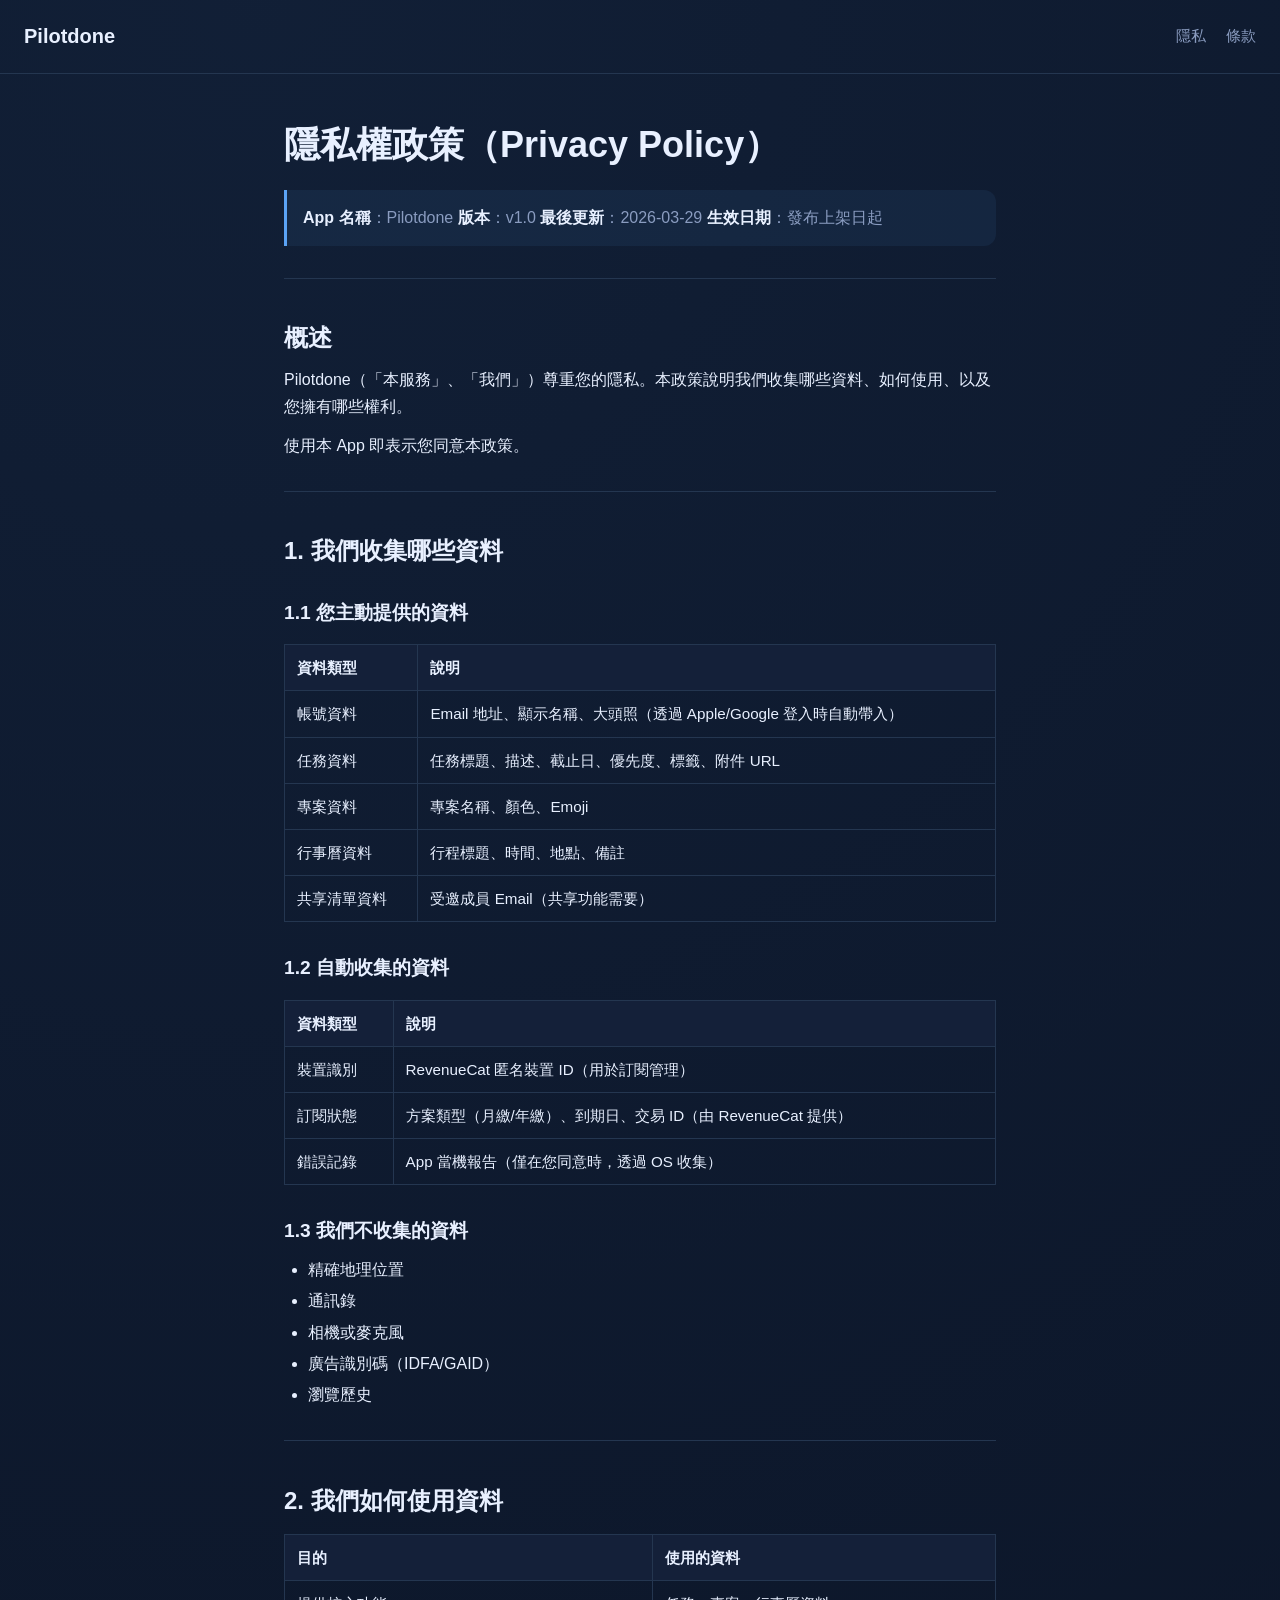
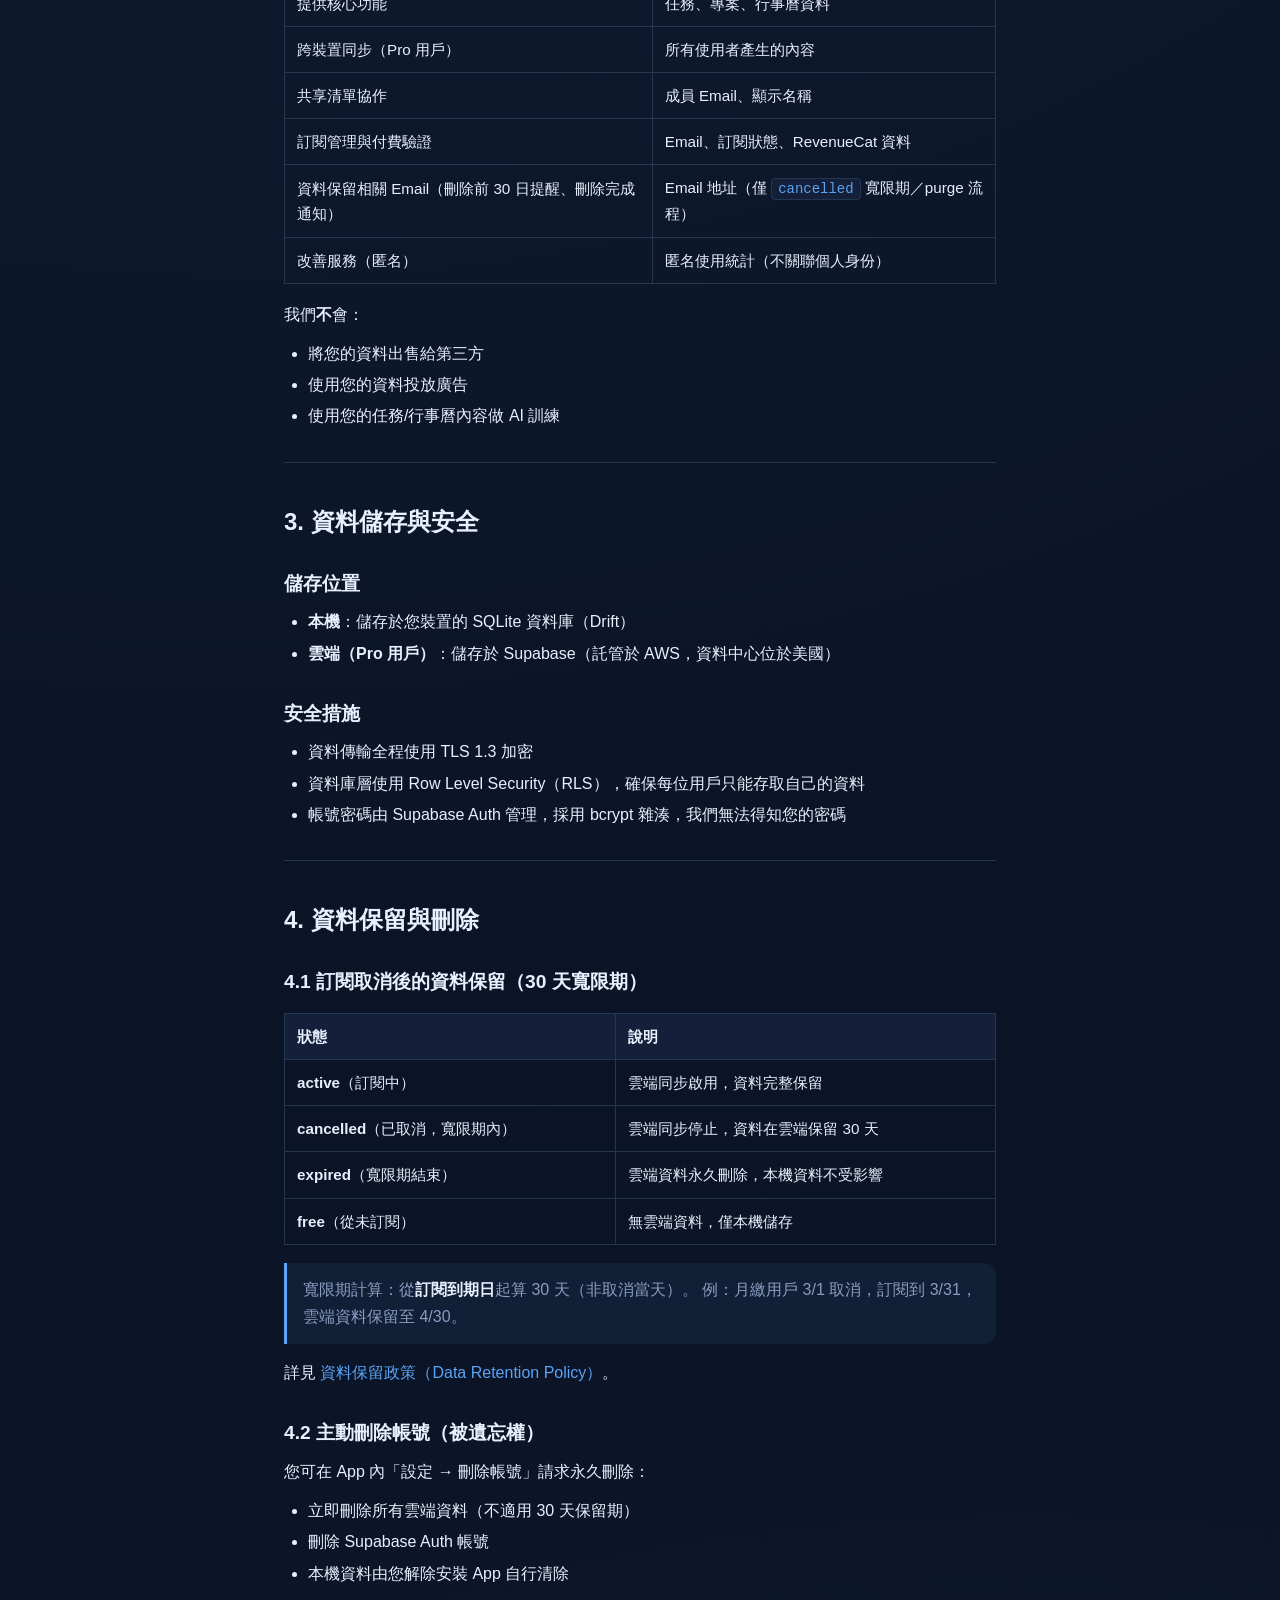
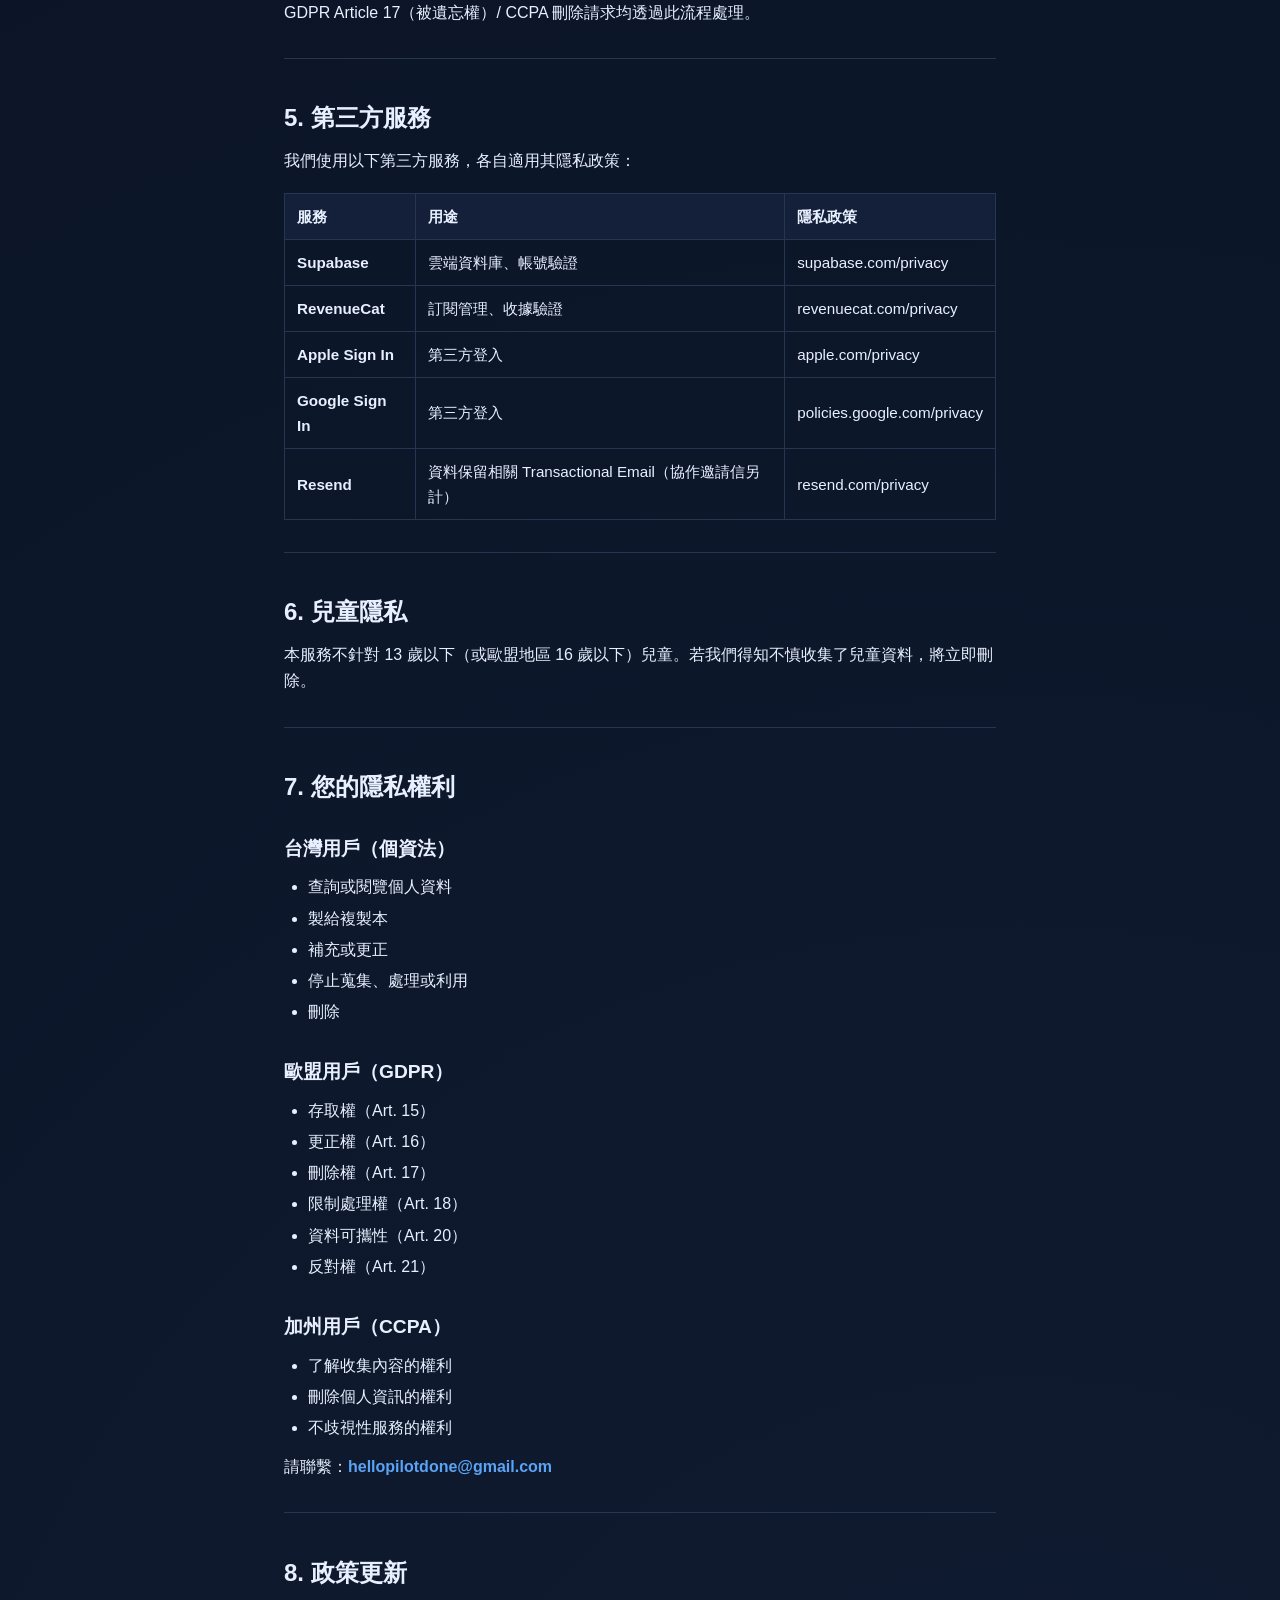
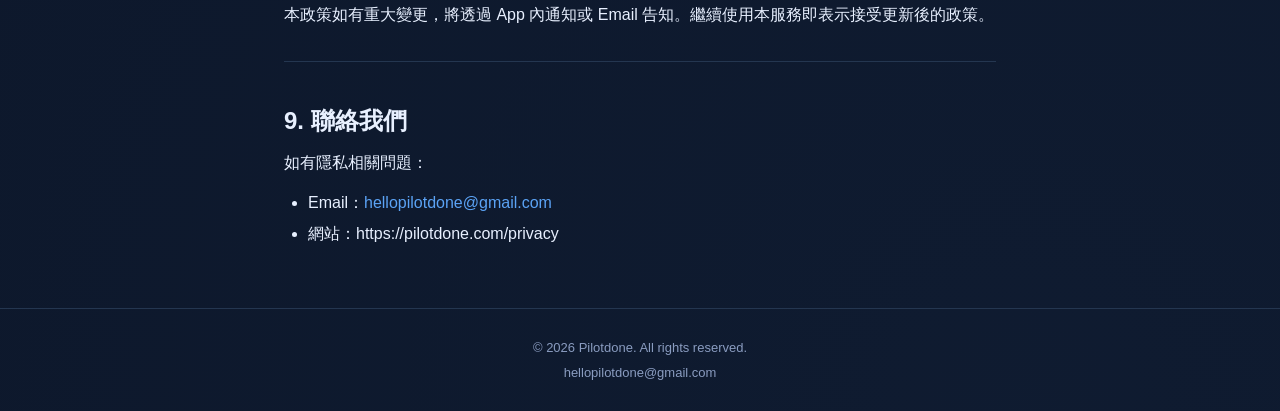
==== privacy/index.html @ 1082890a "init" ====
<!DOCTYPE html>
<html lang="zh-TW">
<head>
  <meta charset="UTF-8">
  <meta name="viewport" content="width=device-width, initial-scale=1">
  <title>隱私政策 — Pilotdone</title>
  <meta name="description" content="Pilotdone 隱私政策">

  <meta property="og:type" content="website">
  <meta property="og:url" content="https://pilotdone.com/privacy/">
  <meta property="og:title" content="隱私政策 — Pilotdone">
  <meta property="og:description" content="Pilotdone 隱私政策">
  <meta property="og:image" content="https://pilotdone.com/og-image.png">
  <meta property="og:image:width" content="192">
  <meta property="og:image:height" content="192">

  <meta name="twitter:card" content="summary">
  <meta name="twitter:title" content="隱私政策 — Pilotdone">
  <meta name="twitter:description" content="Pilotdone 隱私政策">
  <meta name="twitter:image" content="https://pilotdone.com/og-image.png">

  <link rel="canonical" href="https://pilotdone.com/privacy/">
  <link rel="stylesheet" href="/style.css">
  <link rel="icon" type="image/png" href="/favicon.png">
</head>
<body class="legal">
  <header class="site-header">
    <a href="/" class="brand">Pilotdone</a>
    <nav>
      <a href="/privacy/">隱私</a>
      <a href="/terms/">條款</a>
    </nav>
  </header>

  <main class="content">
<h1>隱私權政策（Privacy Policy）</h1>
<blockquote>
<p><strong>App 名稱</strong>：Pilotdone
<strong>版本</strong>：v1.0
<strong>最後更新</strong>：2026-03-29
<strong>生效日期</strong>：發布上架日起</p>
</blockquote>
<hr />
<h2>概述</h2>
<p>Pilotdone（「本服務」、「我們」）尊重您的隱私。本政策說明我們收集哪些資料、如何使用、以及您擁有哪些權利。</p>
<p>使用本 App 即表示您同意本政策。</p>
<hr />
<h2>1. 我們收集哪些資料</h2>
<h3>1.1 您主動提供的資料</h3>
<table>
<thead>
<tr>
<th>資料類型</th>
<th>說明</th>
</tr>
</thead>
<tbody>
<tr>
<td>帳號資料</td>
<td>Email 地址、顯示名稱、大頭照（透過 Apple/Google 登入時自動帶入）</td>
</tr>
<tr>
<td>任務資料</td>
<td>任務標題、描述、截止日、優先度、標籤、附件 URL</td>
</tr>
<tr>
<td>專案資料</td>
<td>專案名稱、顏色、Emoji</td>
</tr>
<tr>
<td>行事曆資料</td>
<td>行程標題、時間、地點、備註</td>
</tr>
<tr>
<td>共享清單資料</td>
<td>受邀成員 Email（共享功能需要）</td>
</tr>
</tbody>
</table>
<h3>1.2 自動收集的資料</h3>
<table>
<thead>
<tr>
<th>資料類型</th>
<th>說明</th>
</tr>
</thead>
<tbody>
<tr>
<td>裝置識別</td>
<td>RevenueCat 匿名裝置 ID（用於訂閱管理）</td>
</tr>
<tr>
<td>訂閱狀態</td>
<td>方案類型（月繳/年繳）、到期日、交易 ID（由 RevenueCat 提供）</td>
</tr>
<tr>
<td>錯誤記錄</td>
<td>App 當機報告（僅在您同意時，透過 OS 收集）</td>
</tr>
</tbody>
</table>
<h3>1.3 我們<strong>不</strong>收集的資料</h3>
<ul>
<li>精確地理位置</li>
<li>通訊錄</li>
<li>相機或麥克風</li>
<li>廣告識別碼（IDFA/GAID）</li>
<li>瀏覽歷史</li>
</ul>
<hr />
<h2>2. 我們如何使用資料</h2>
<table>
<thead>
<tr>
<th>目的</th>
<th>使用的資料</th>
</tr>
</thead>
<tbody>
<tr>
<td>提供核心功能</td>
<td>任務、專案、行事曆資料</td>
</tr>
<tr>
<td>跨裝置同步（Pro 用戶）</td>
<td>所有使用者產生的內容</td>
</tr>
<tr>
<td>共享清單協作</td>
<td>成員 Email、顯示名稱</td>
</tr>
<tr>
<td>訂閱管理與付費驗證</td>
<td>Email、訂閱狀態、RevenueCat 資料</td>
</tr>
<tr>
<td>資料保留相關 Email（刪除前 30 日提醒、刪除完成通知）</td>
<td>Email 地址（僅 <code>cancelled</code> 寬限期／purge 流程）</td>
</tr>
<tr>
<td>改善服務（匿名）</td>
<td>匿名使用統計（不關聯個人身份）</td>
</tr>
</tbody>
</table>
<p>我們<strong>不</strong>會：</p>
<ul>
<li>將您的資料出售給第三方</li>
<li>使用您的資料投放廣告</li>
<li>使用您的任務/行事曆內容做 AI 訓練</li>
</ul>
<hr />
<h2>3. 資料儲存與安全</h2>
<h3>儲存位置</h3>
<ul>
<li><strong>本機</strong>：儲存於您裝置的 SQLite 資料庫（Drift）</li>
<li><strong>雲端（Pro 用戶）</strong>：儲存於 Supabase（託管於 AWS，資料中心位於美國）</li>
</ul>
<h3>安全措施</h3>
<ul>
<li>資料傳輸全程使用 TLS 1.3 加密</li>
<li>資料庫層使用 Row Level Security（RLS），確保每位用戶只能存取自己的資料</li>
<li>帳號密碼由 Supabase Auth 管理，採用 bcrypt 雜湊，我們無法得知您的密碼</li>
</ul>
<hr />
<h2>4. 資料保留與刪除</h2>
<h3>4.1 訂閱取消後的資料保留（30 天寬限期）</h3>
<table>
<thead>
<tr>
<th>狀態</th>
<th>說明</th>
</tr>
</thead>
<tbody>
<tr>
<td><strong>active</strong>（訂閱中）</td>
<td>雲端同步啟用，資料完整保留</td>
</tr>
<tr>
<td><strong>cancelled</strong>（已取消，寬限期內）</td>
<td>雲端同步停止，資料在雲端保留 30 天</td>
</tr>
<tr>
<td><strong>expired</strong>（寬限期結束）</td>
<td>雲端資料永久刪除，本機資料不受影響</td>
</tr>
<tr>
<td><strong>free</strong>（從未訂閱）</td>
<td>無雲端資料，僅本機儲存</td>
</tr>
</tbody>
</table>
<blockquote>
<p>寬限期計算：從<strong>訂閱到期日</strong>起算 30 天（非取消當天）。
例：月繳用戶 3/1 取消，訂閱到 3/31，雲端資料保留至 4/30。</p>
</blockquote>
<p>詳見 <a href="DATA_RETENTION_POLICY.md">資料保留政策（Data Retention Policy）</a>。</p>
<h3>4.2 主動刪除帳號（被遺忘權）</h3>
<p>您可在 App 內「設定 → 刪除帳號」請求永久刪除：</p>
<ul>
<li>立即刪除所有雲端資料（不適用 30 天保留期）</li>
<li>刪除 Supabase Auth 帳號</li>
<li>本機資料由您解除安裝 App 自行清除</li>
</ul>
<p>GDPR Article 17（被遺忘權）/ CCPA 刪除請求均透過此流程處理。</p>
<hr />
<h2>5. 第三方服務</h2>
<p>我們使用以下第三方服務，各自適用其隱私政策：</p>
<table>
<thead>
<tr>
<th>服務</th>
<th>用途</th>
<th>隱私政策</th>
</tr>
</thead>
<tbody>
<tr>
<td><strong>Supabase</strong></td>
<td>雲端資料庫、帳號驗證</td>
<td>supabase.com/privacy</td>
</tr>
<tr>
<td><strong>RevenueCat</strong></td>
<td>訂閱管理、收據驗證</td>
<td>revenuecat.com/privacy</td>
</tr>
<tr>
<td><strong>Apple Sign In</strong></td>
<td>第三方登入</td>
<td>apple.com/privacy</td>
</tr>
<tr>
<td><strong>Google Sign In</strong></td>
<td>第三方登入</td>
<td>policies.google.com/privacy</td>
</tr>
<tr>
<td><strong>Resend</strong></td>
<td>資料保留相關 Transactional Email（協作邀請信另計）</td>
<td>resend.com/privacy</td>
</tr>
</tbody>
</table>
<hr />
<h2>6. 兒童隱私</h2>
<p>本服務不針對 13 歲以下（或歐盟地區 16 歲以下）兒童。若我們得知不慎收集了兒童資料，將立即刪除。</p>
<hr />
<h2>7. 您的隱私權利</h2>
<h3>台灣用戶（個資法）</h3>
<ul>
<li>查詢或閱覽個人資料</li>
<li>製給複製本</li>
<li>補充或更正</li>
<li>停止蒐集、處理或利用</li>
<li>刪除</li>
</ul>
<h3>歐盟用戶（GDPR）</h3>
<ul>
<li>存取權（Art. 15）</li>
<li>更正權（Art. 16）</li>
<li>刪除權（Art. 17）</li>
<li>限制處理權（Art. 18）</li>
<li>資料可攜性（Art. 20）</li>
<li>反對權（Art. 21）</li>
</ul>
<h3>加州用戶（CCPA）</h3>
<ul>
<li>了解收集內容的權利</li>
<li>刪除個人資訊的權利</li>
<li>不歧視性服務的權利</li>
</ul>
<p>請聯繫：<strong><a href="mailto:hellopilotdone@gmail.com">hellopilotdone@gmail.com</a></strong></p>
<hr />
<h2>8. 政策更新</h2>
<p>本政策如有重大變更，將透過 App 內通知或 Email 告知。繼續使用本服務即表示接受更新後的政策。</p>
<hr />
<h2>9. 聯絡我們</h2>
<p>如有隱私相關問題：</p>
<ul>
<li>Email：<a href="mailto:hellopilotdone@gmail.com">hellopilotdone@gmail.com</a></li>
<li>網站：https://pilotdone.com/privacy</li>
</ul>

  </main>

  <footer class="site-footer">
    <p>© 2026 Pilotdone. All rights reserved.</p>
    <p class="footer-links">
      <a href="mailto:hellopilotdone@gmail.com">hellopilotdone@gmail.com</a>
    </p>
  </footer>
</body>
</html>
---- style.css ----
/* Pilotdone marketing site — minimal, mobile-first, dark navy palette
   matching the app icon (#0B1426 + #5BA3F5 accent). */

:root {
  --bg: #0B1426;
  --bg-elevated: #142039;
  --border: #243650;
  --text: #E8F0FF;
  --text-muted: #8A9CC0;
  --accent: #5BA3F5;
  --accent-hover: #7BB7F7;
  --max-width: 760px;
  --radius: 12px;
}

* { box-sizing: border-box; }

html { -webkit-text-size-adjust: 100%; }

body {
  margin: 0;
  font-family: -apple-system, BlinkMacSystemFont, 'Segoe UI', 'PingFang TC',
               'Microsoft JhengHei', Roboto, sans-serif;
  font-size: 16px;
  line-height: 1.65;
  color: var(--text);
  background: var(--bg);
  background-image:
    radial-gradient(circle at 20% 0%, rgba(91, 163, 245, 0.08) 0%, transparent 50%),
    radial-gradient(circle at 80% 100%, rgba(91, 163, 245, 0.05) 0%, transparent 50%);
  min-height: 100vh;
  display: flex;
  flex-direction: column;
}

a {
  color: var(--accent);
  text-decoration: none;
  border-bottom: 1px solid transparent;
  transition: border-color 0.15s ease, color 0.15s ease;
}
a:hover { color: var(--accent-hover); border-bottom-color: var(--accent-hover); }

/* ── Header ────────────────────────────────────────── */

.site-header {
  display: flex;
  align-items: center;
  justify-content: space-between;
  padding: 20px 24px;
  border-bottom: 1px solid var(--border);
}

.brand {
  font-size: 20px;
  font-weight: 700;
  color: var(--text);
  border-bottom: none;
}
.brand:hover { color: var(--accent); }

.site-header nav {
  display: flex;
  gap: 20px;
}
.site-header nav a {
  font-size: 15px;
  color: var(--text-muted);
  border-bottom: none;
}
.site-header nav a:hover { color: var(--accent); }

/* ── Main content ─────────────────────────────────── */

.content {
  flex: 1;
  width: 100%;
  max-width: var(--max-width);
  margin: 0 auto;
  padding: 48px 24px;
}

/* ── Headings ─────────────────────────────────────── */

h1, h2, h3, h4 {
  color: var(--text);
  line-height: 1.3;
  margin-top: 1.8em;
  margin-bottom: 0.6em;
}
h1 { font-size: 2.25rem; margin-top: 0; }
h2 { font-size: 1.5rem; }
h3 { font-size: 1.2rem; }
h4 { font-size: 1.05rem; }

/* ── Landing-only ─────────────────────────────────── */

.landing .hero {
  text-align: center;
  padding: 32px 0 24px;
  border-bottom: 1px solid var(--border);
  margin-bottom: 32px;
}
.landing .hero h1 {
  font-size: 3rem;
  background: linear-gradient(180deg, #ffffff 0%, #C9D9F2 100%);
  -webkit-background-clip: text;
  background-clip: text;
  color: transparent;
  margin-bottom: 16px;
}
.landing .tagline {
  font-size: 1.15rem;
  color: var(--text);
  margin: 0;
}
.landing .subtagline {
  font-size: 0.98rem;
  color: var(--text-muted);
  margin: 4px 0 28px;
}
.cta { margin-top: 16px; }
.coming-soon {
  display: inline-block;
  background: var(--bg-elevated);
  border: 1px solid var(--border);
  color: var(--text-muted);
  padding: 10px 18px;
  border-radius: var(--radius);
  font-size: 14px;
  font-weight: 600;
  letter-spacing: 0.4px;
}
.cta-sub {
  display: block;
  color: var(--text-muted);
  font-size: 13px;
  margin-top: 8px;
}
.landing .feature-list,
.landing .legal-links ul,
.landing .contact ul {
  list-style: none;
  padding: 0;
}
.landing .feature-list li {
  padding: 14px 18px;
  background: var(--bg-elevated);
  border: 1px solid var(--border);
  border-radius: var(--radius);
  margin-bottom: 10px;
}
.landing .feature-list strong { color: var(--accent); }
.landing .legal-links li,
.landing .contact li { padding: 6px 0; }

/* ── Text content (legal pages) ───────────────────── */

.content p { margin: 0.8em 0; }
.content ul, .content ol { padding-left: 1.5em; margin: 0.8em 0; }
.content li { margin: 0.3em 0; }
.content strong { color: var(--text); font-weight: 600; }
.content em { color: var(--text); }

.content blockquote {
  margin: 1em 0;
  padding: 8px 16px;
  border-left: 3px solid var(--accent);
  background: rgba(91, 163, 245, 0.07);
  color: var(--text-muted);
  border-radius: 0 var(--radius) var(--radius) 0;
}
.content blockquote p { margin: 0.4em 0; }

.content code {
  background: var(--bg-elevated);
  border: 1px solid var(--border);
  padding: 2px 6px;
  border-radius: 4px;
  font-size: 0.92em;
  font-family: 'SF Mono', Menlo, Consolas, monospace;
  color: var(--accent);
}
.content pre {
  background: var(--bg-elevated);
  border: 1px solid var(--border);
  padding: 16px;
  border-radius: var(--radius);
  overflow-x: auto;
}
.content pre code {
  background: none;
  border: none;
  padding: 0;
  color: var(--text);
}

.content table {
  width: 100%;
  border-collapse: collapse;
  margin: 1.2em 0;
  font-size: 0.95em;
}
.content th, .content td {
  border: 1px solid var(--border);
  padding: 10px 12px;
  text-align: left;
}
.content th {
  background: var(--bg-elevated);
  color: var(--text);
  font-weight: 600;
}

.content hr {
  border: none;
  border-top: 1px solid var(--border);
  margin: 2em 0;
}

/* ── Footer ───────────────────────────────────────── */

.site-footer {
  border-top: 1px solid var(--border);
  padding: 24px;
  text-align: center;
  color: var(--text-muted);
  font-size: 13px;
}
.site-footer p { margin: 4px 0; }
.footer-links a { color: var(--text-muted); border-bottom: none; }
.footer-links a:hover { color: var(--accent); }

/* ── Responsive ──────────────────────────────────── */

@media (max-width: 600px) {
  .site-header { padding: 16px 18px; }
  .brand { font-size: 18px; }
  .content { padding: 32px 18px; }
  .landing .hero { padding: 16px 0 16px; }
  .landing .hero h1 { font-size: 2.25rem; }
  .landing .tagline { font-size: 1.05rem; }
  h1 { font-size: 1.8rem; }
  h2 { font-size: 1.3rem; }
}
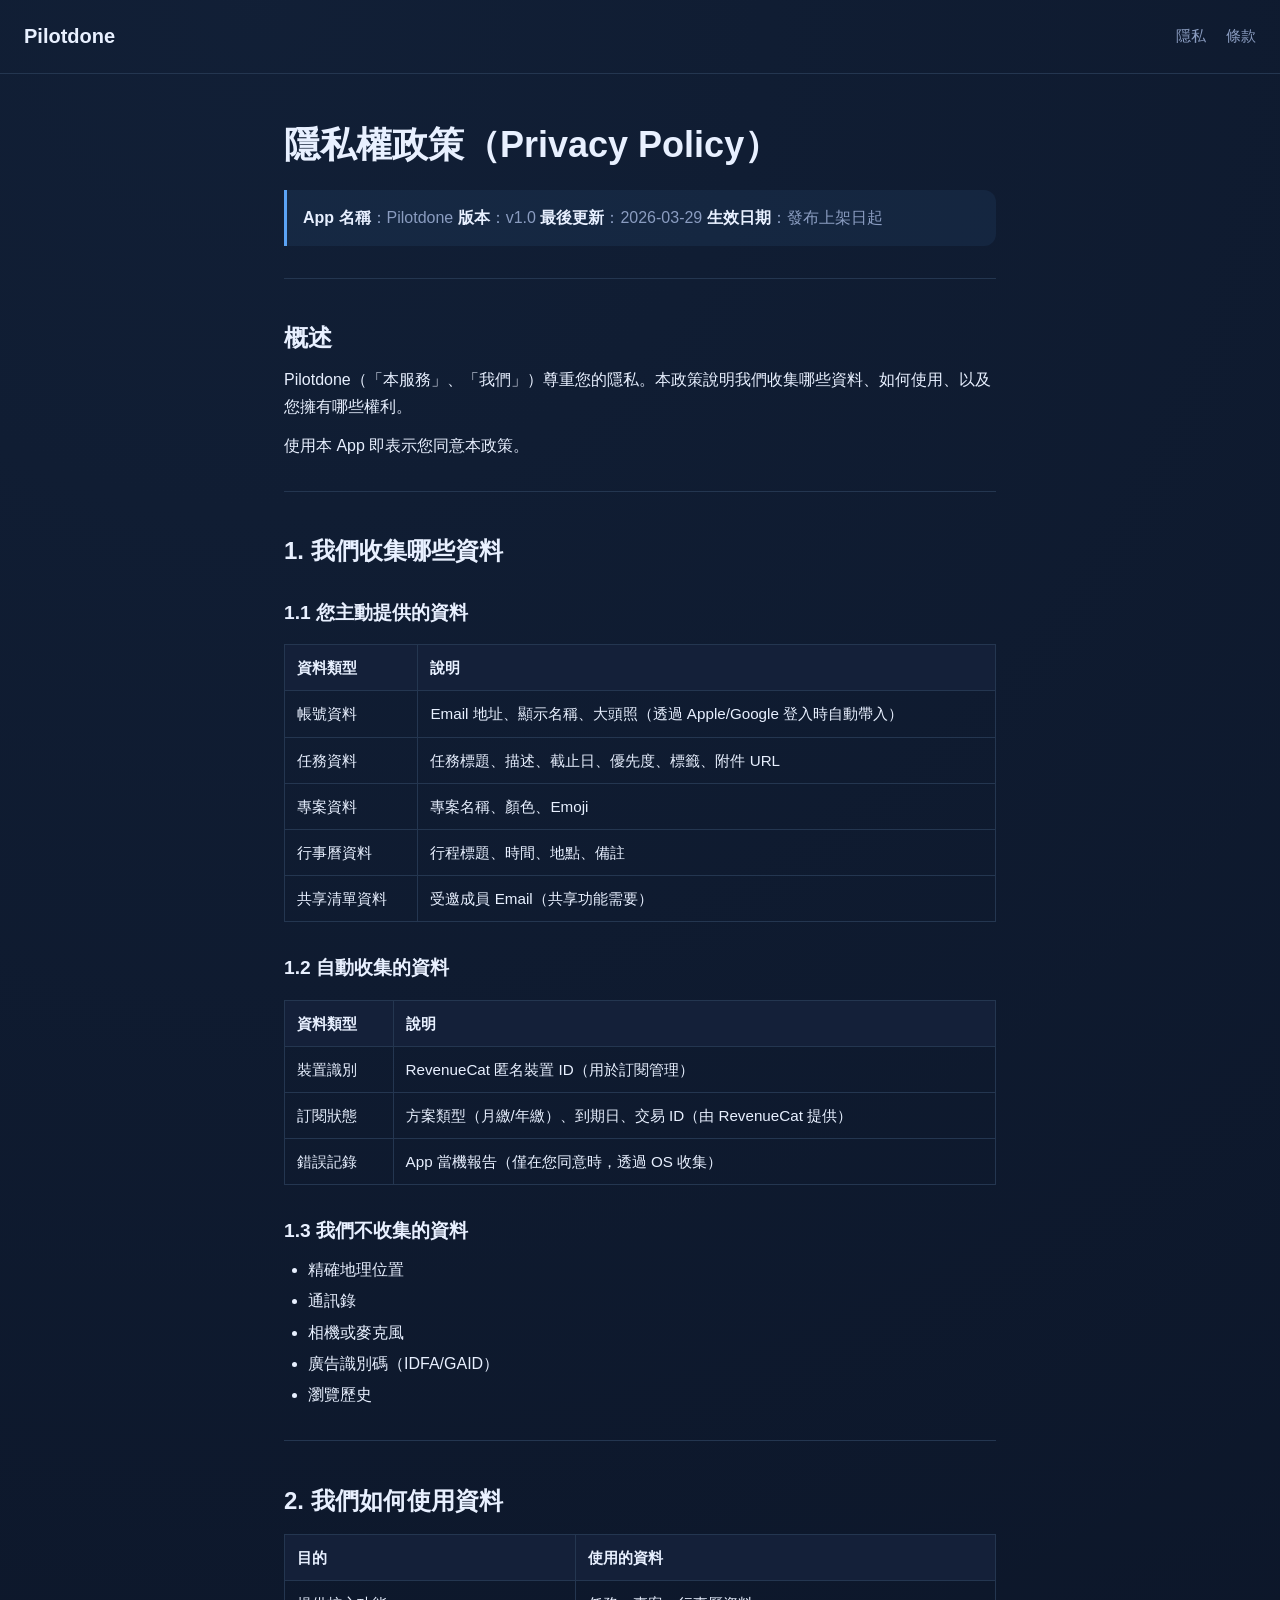
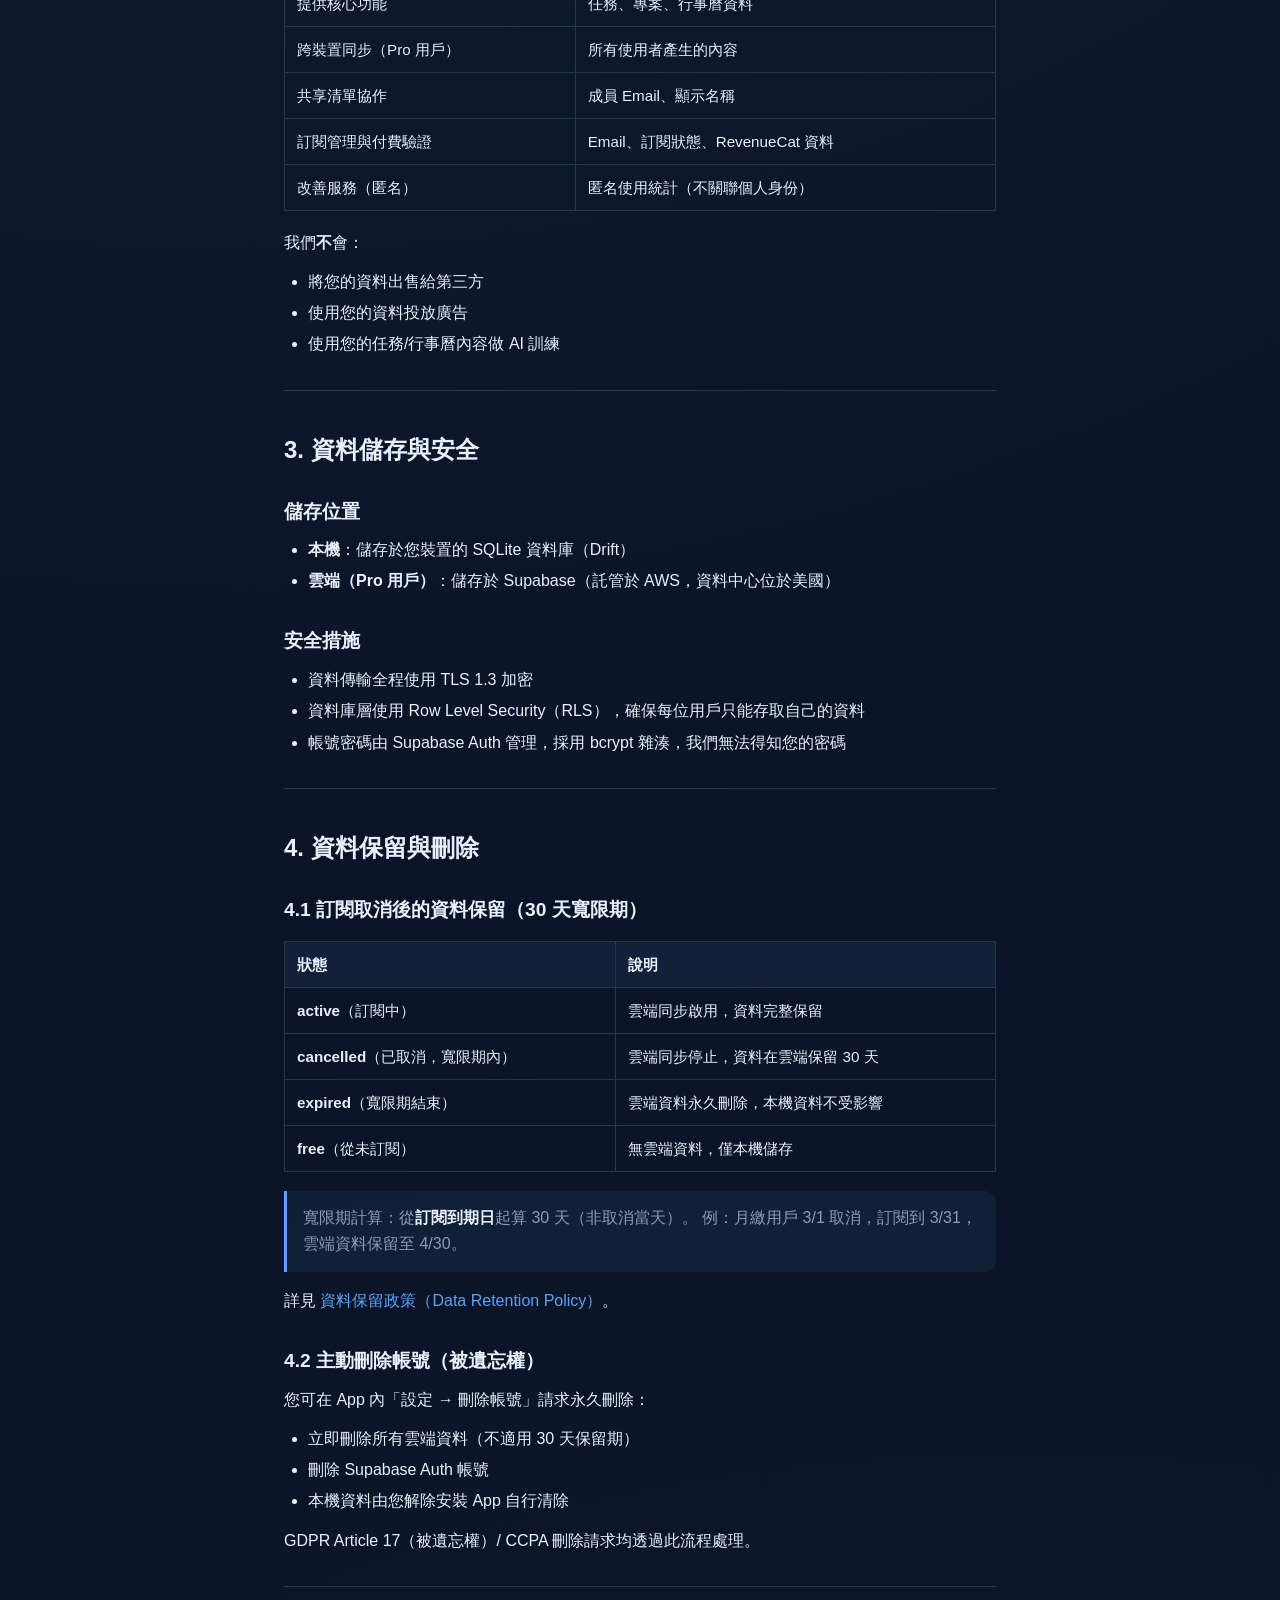
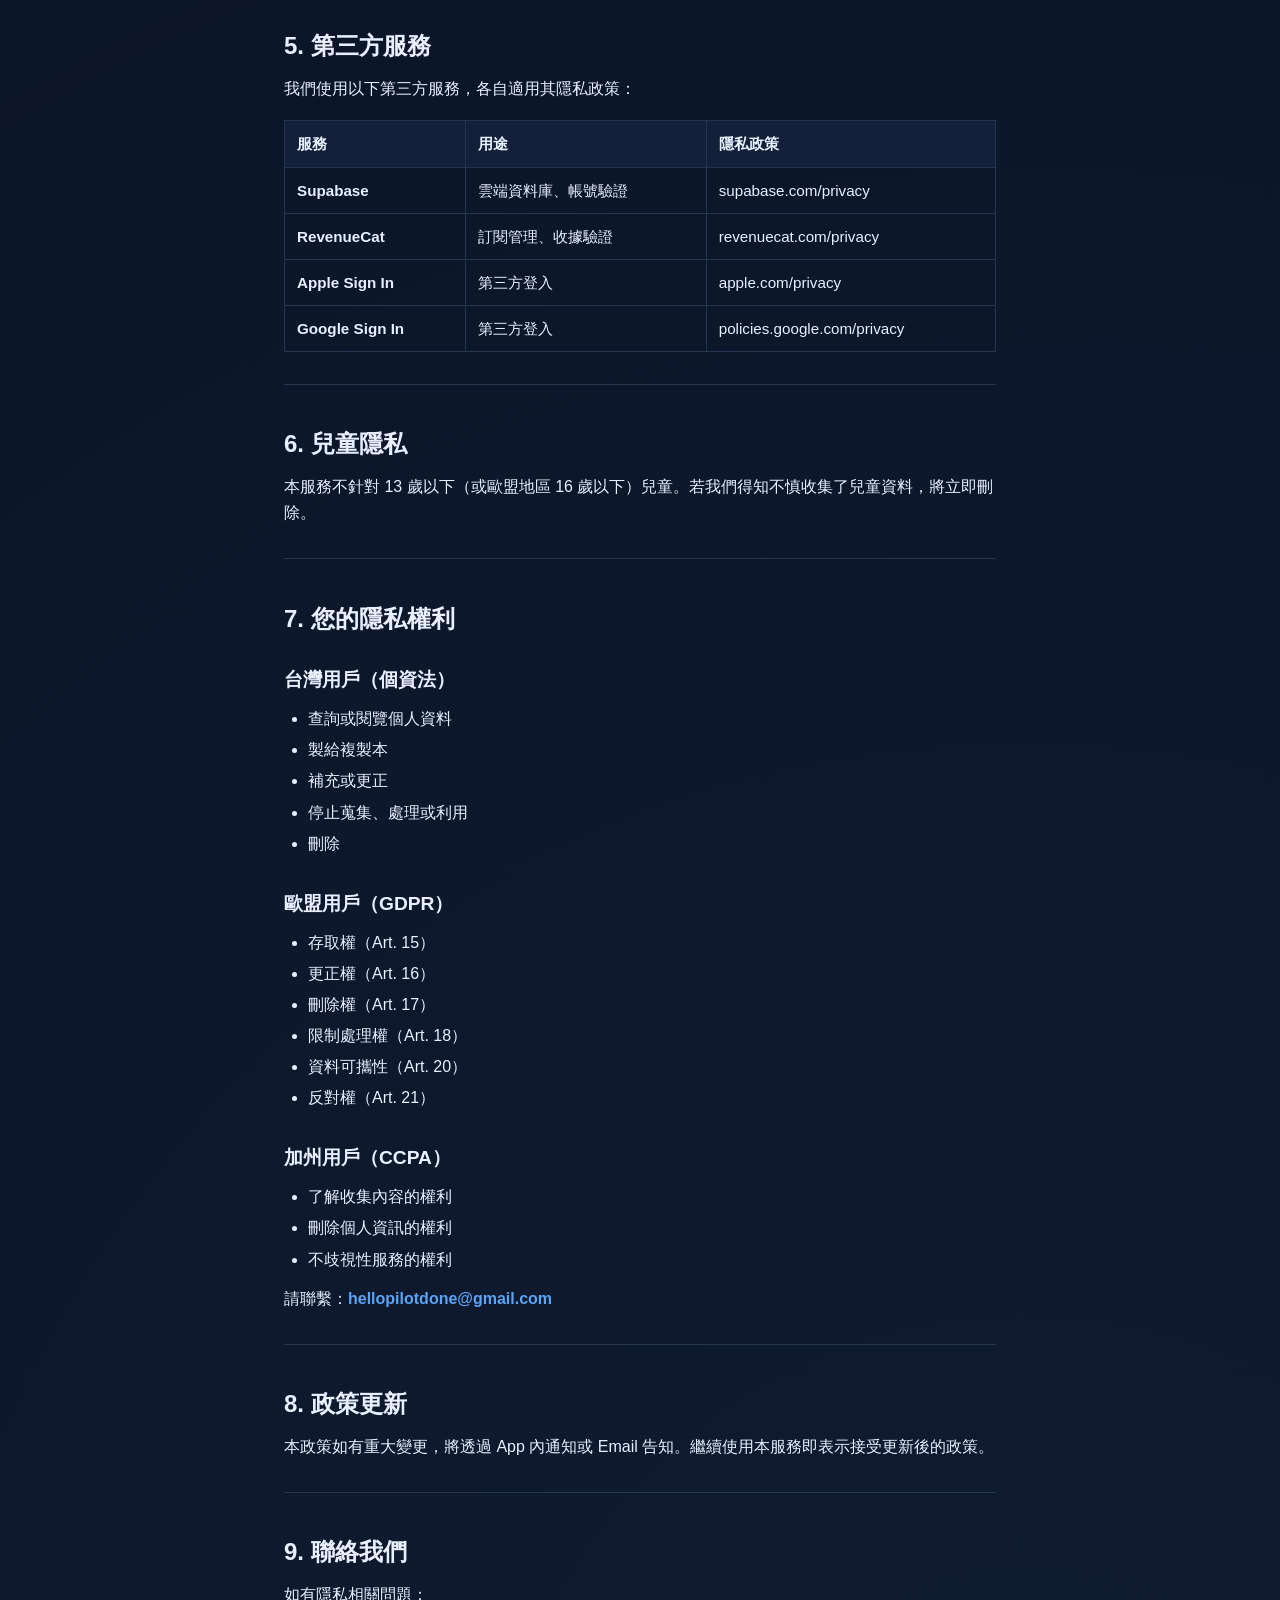
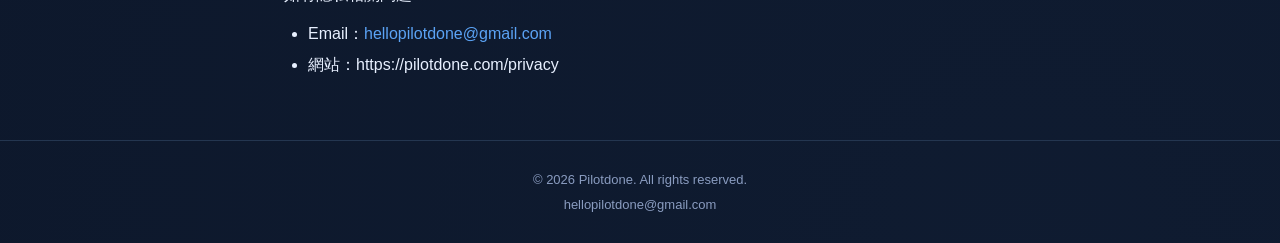
==== commit 1be722b1: "update privacy policy: drop Resend" ====
--- a/privacy/index.html
+++ b/privacy/index.html
@@ -135,10 +135,6 @@
 <td>Email、訂閱狀態、RevenueCat 資料</td>
 </tr>
 <tr>
-<td>資料保留相關 Email（刪除前 30 日提醒、刪除完成通知）</td>
-<td>Email 地址（僅 <code>cancelled</code> 寬限期／purge 流程）</td>
-</tr>
-<tr>
 <td>改善服務（匿名）</td>
 <td>匿名使用統計（不關聯個人身份）</td>
 </tr>
@@ -236,11 +232,6 @@
 <td><strong>Google Sign In</strong></td>
 <td>第三方登入</td>
 <td>policies.google.com/privacy</td>
-</tr>
-<tr>
-<td><strong>Resend</strong></td>
-<td>資料保留相關 Transactional Email（協作邀請信另計）</td>
-<td>resend.com/privacy</td>
 </tr>
 </tbody>
 </table>
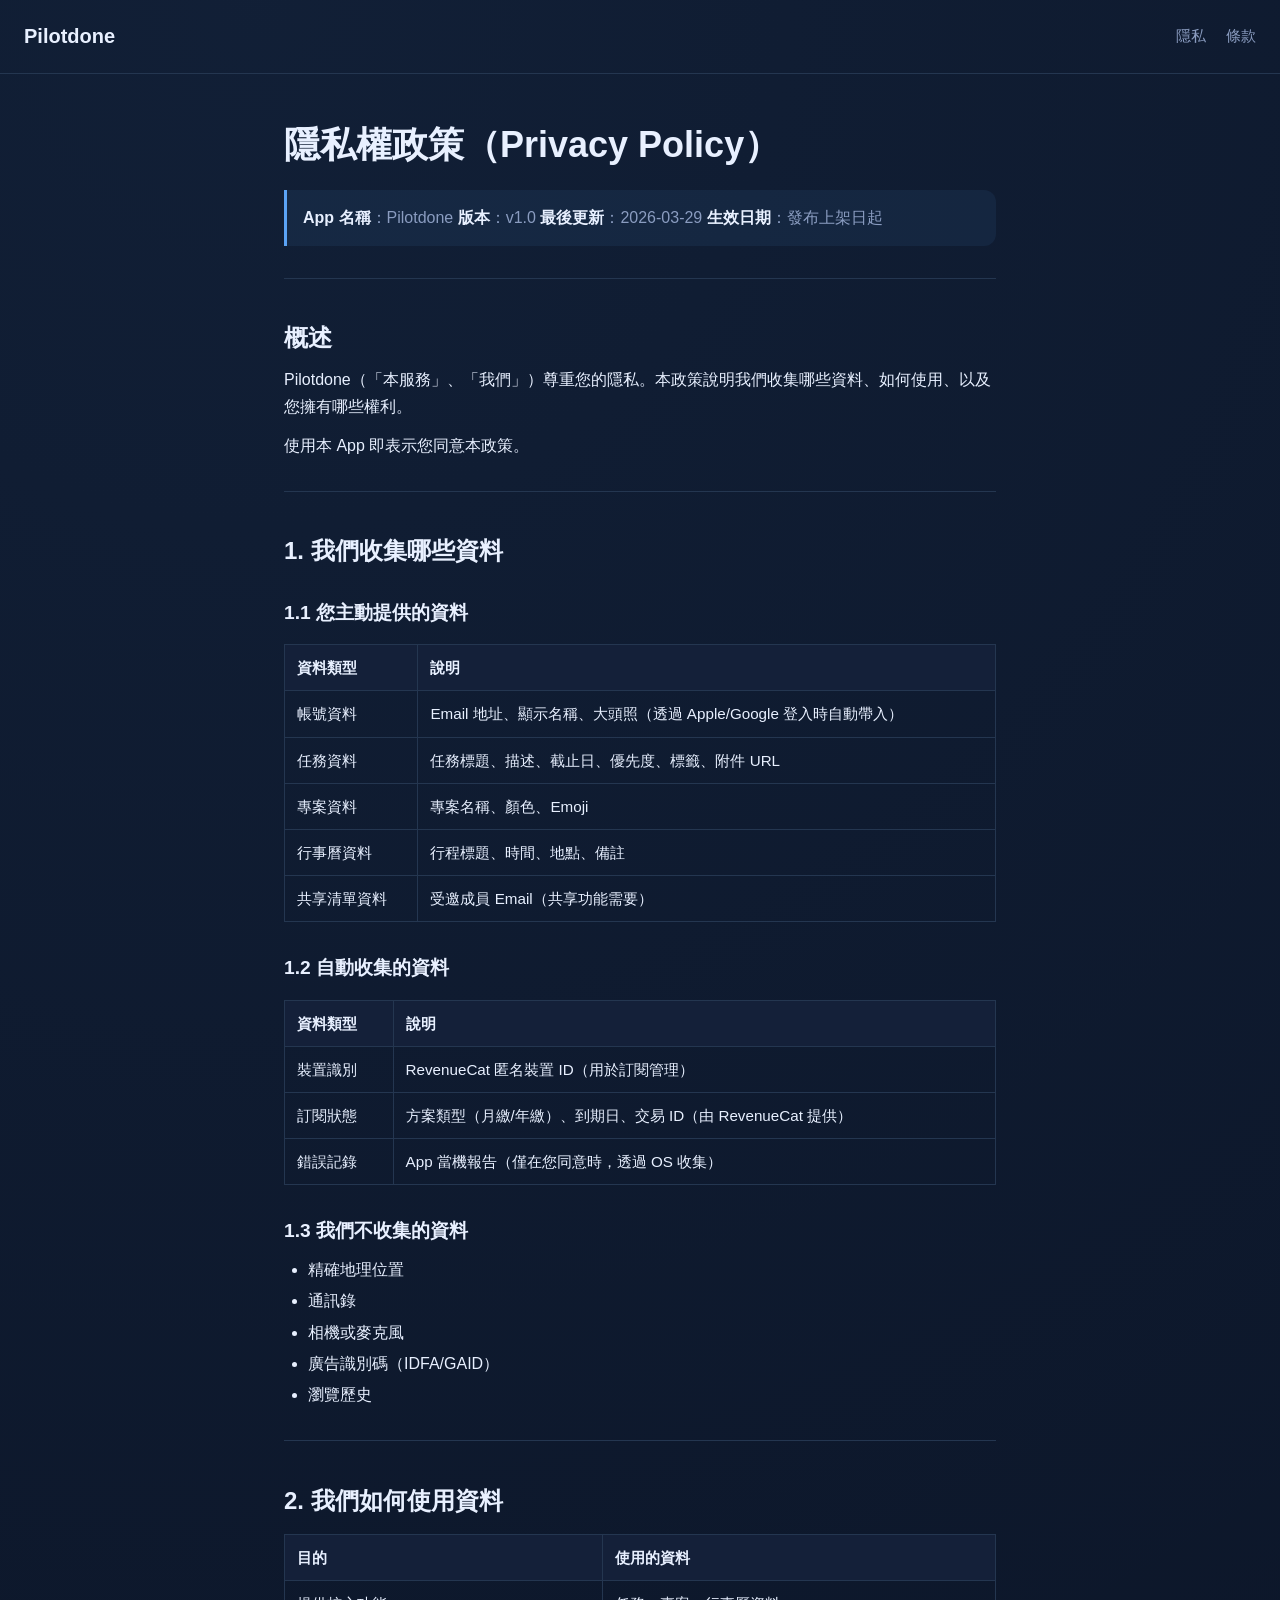
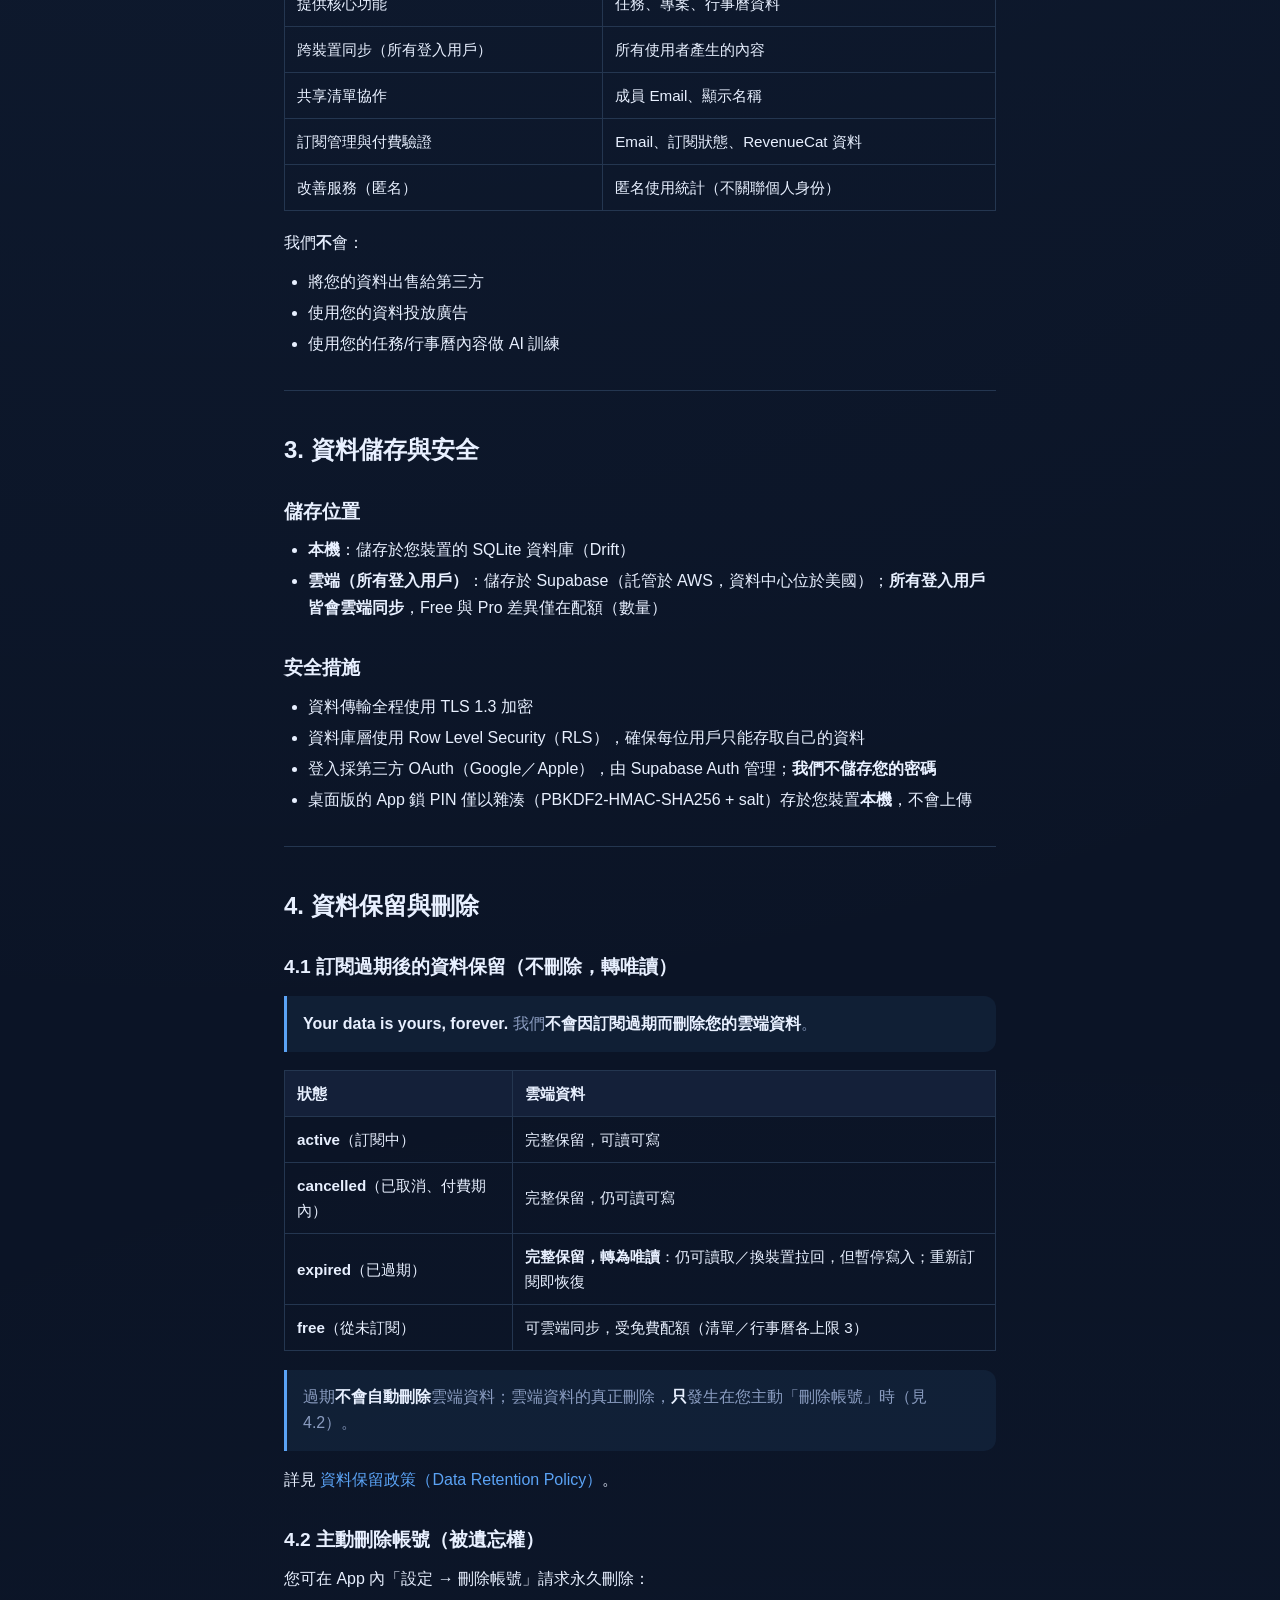
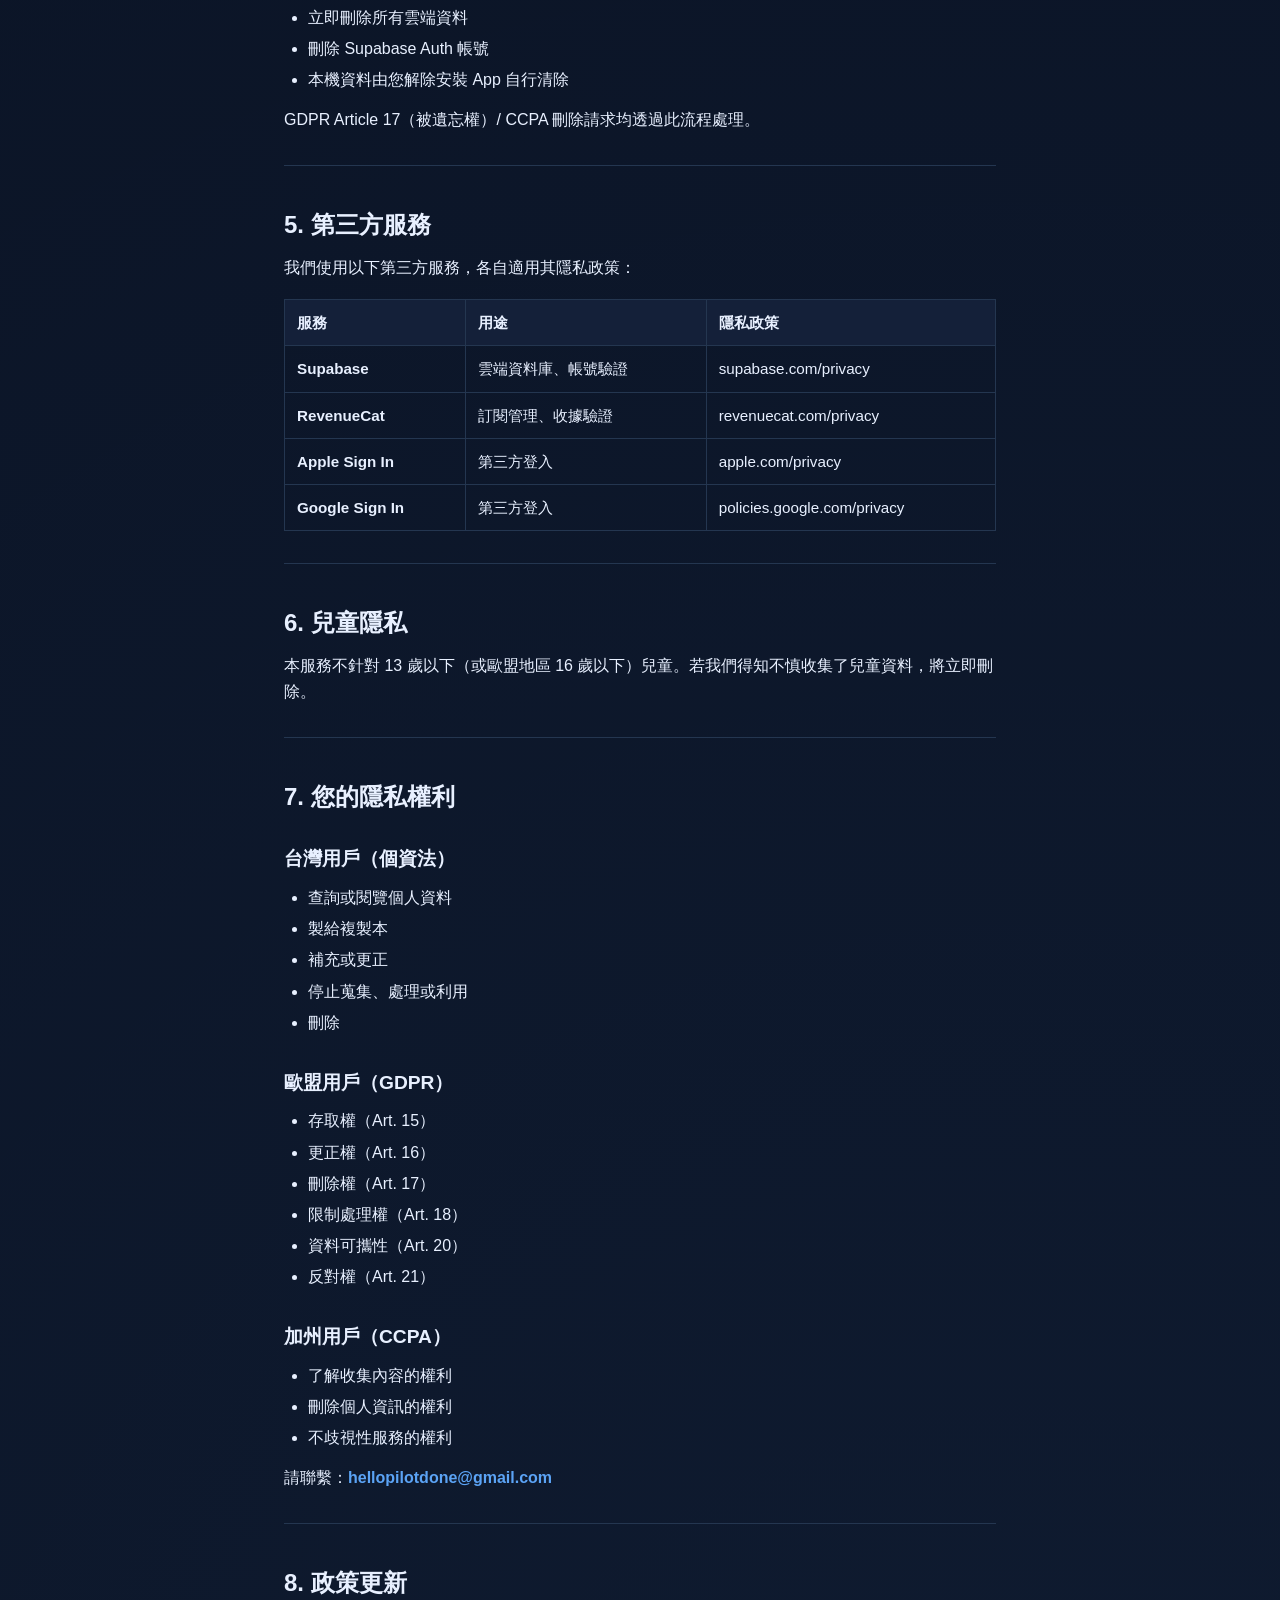
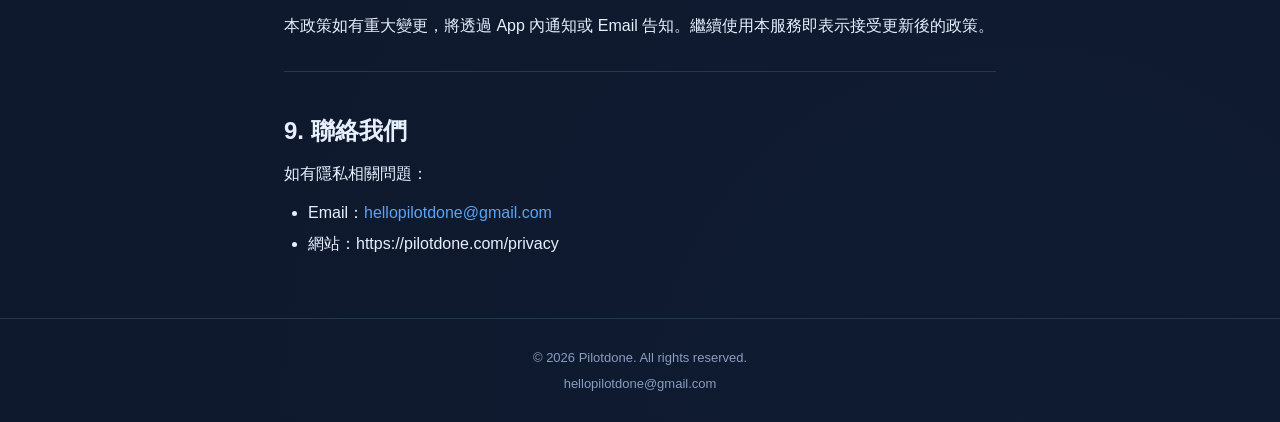
==== commit e4dd0bd6: "docs: 同步隱私權/服務條款(OAuth-only、過期不刪、free-sync) 由 Pilotdone repo 的 docs/PRIVACY_POLICY.md / TERMS_OF_SER" ====
--- a/privacy/index.html
+++ b/privacy/index.html
@@ -123,7 +123,7 @@
 <td>任務、專案、行事曆資料</td>
 </tr>
 <tr>
-<td>跨裝置同步（Pro 用戶）</td>
+<td>跨裝置同步（所有登入用戶）</td>
 <td>所有使用者產生的內容</td>
 </tr>
 <tr>
@@ -151,52 +151,55 @@
 <h3>儲存位置</h3>
 <ul>
 <li><strong>本機</strong>：儲存於您裝置的 SQLite 資料庫（Drift）</li>
-<li><strong>雲端（Pro 用戶）</strong>：儲存於 Supabase（託管於 AWS，資料中心位於美國）</li>
+<li><strong>雲端（所有登入用戶）</strong>：儲存於 Supabase（託管於 AWS，資料中心位於美國）；<strong>所有登入用戶皆會雲端同步</strong>，Free 與 Pro 差異僅在配額（數量）</li>
 </ul>
 <h3>安全措施</h3>
 <ul>
 <li>資料傳輸全程使用 TLS 1.3 加密</li>
 <li>資料庫層使用 Row Level Security（RLS），確保每位用戶只能存取自己的資料</li>
-<li>帳號密碼由 Supabase Auth 管理，採用 bcrypt 雜湊，我們無法得知您的密碼</li>
+<li>登入採第三方 OAuth（Google／Apple），由 Supabase Auth 管理；<strong>我們不儲存您的密碼</strong></li>
+<li>桌面版的 App 鎖 PIN 僅以雜湊（PBKDF2-HMAC-SHA256 + salt）存於您裝置<strong>本機</strong>，不會上傳</li>
 </ul>
 <hr />
 <h2>4. 資料保留與刪除</h2>
-<h3>4.1 訂閱取消後的資料保留（30 天寬限期）</h3>
+<h3>4.1 訂閱過期後的資料保留（不刪除，轉唯讀）</h3>
+<blockquote>
+<p><strong>Your data is yours, forever.</strong> 我們<strong>不會因訂閱過期而刪除您的雲端資料</strong>。</p>
+</blockquote>
 <table>
 <thead>
 <tr>
 <th>狀態</th>
-<th>說明</th>
+<th>雲端資料</th>
 </tr>
 </thead>
 <tbody>
 <tr>
 <td><strong>active</strong>（訂閱中）</td>
-<td>雲端同步啟用，資料完整保留</td>
-</tr>
-<tr>
-<td><strong>cancelled</strong>（已取消，寬限期內）</td>
-<td>雲端同步停止，資料在雲端保留 30 天</td>
-</tr>
-<tr>
-<td><strong>expired</strong>（寬限期結束）</td>
-<td>雲端資料永久刪除，本機資料不受影響</td>
+<td>完整保留，可讀可寫</td>
+</tr>
+<tr>
+<td><strong>cancelled</strong>（已取消、付費期內）</td>
+<td>完整保留，仍可讀可寫</td>
+</tr>
+<tr>
+<td><strong>expired</strong>（已過期）</td>
+<td><strong>完整保留，轉為唯讀</strong>：仍可讀取／換裝置拉回，但暫停寫入；重新訂閱即恢復</td>
 </tr>
 <tr>
 <td><strong>free</strong>（從未訂閱）</td>
-<td>無雲端資料，僅本機儲存</td>
+<td>可雲端同步，受免費配額（清單／行事曆各上限 3）</td>
 </tr>
 </tbody>
 </table>
 <blockquote>
-<p>寬限期計算：從<strong>訂閱到期日</strong>起算 30 天（非取消當天）。
-例：月繳用戶 3/1 取消，訂閱到 3/31，雲端資料保留至 4/30。</p>
+<p>過期<strong>不會自動刪除</strong>雲端資料；雲端資料的真正刪除，<strong>只</strong>發生在您主動「刪除帳號」時（見 4.2）。</p>
 </blockquote>
 <p>詳見 <a href="DATA_RETENTION_POLICY.md">資料保留政策（Data Retention Policy）</a>。</p>
 <h3>4.2 主動刪除帳號（被遺忘權）</h3>
 <p>您可在 App 內「設定 → 刪除帳號」請求永久刪除：</p>
 <ul>
-<li>立即刪除所有雲端資料（不適用 30 天保留期）</li>
+<li>立即刪除所有雲端資料</li>
 <li>刪除 Supabase Auth 帳號</li>
 <li>本機資料由您解除安裝 App 自行清除</li>
 </ul>
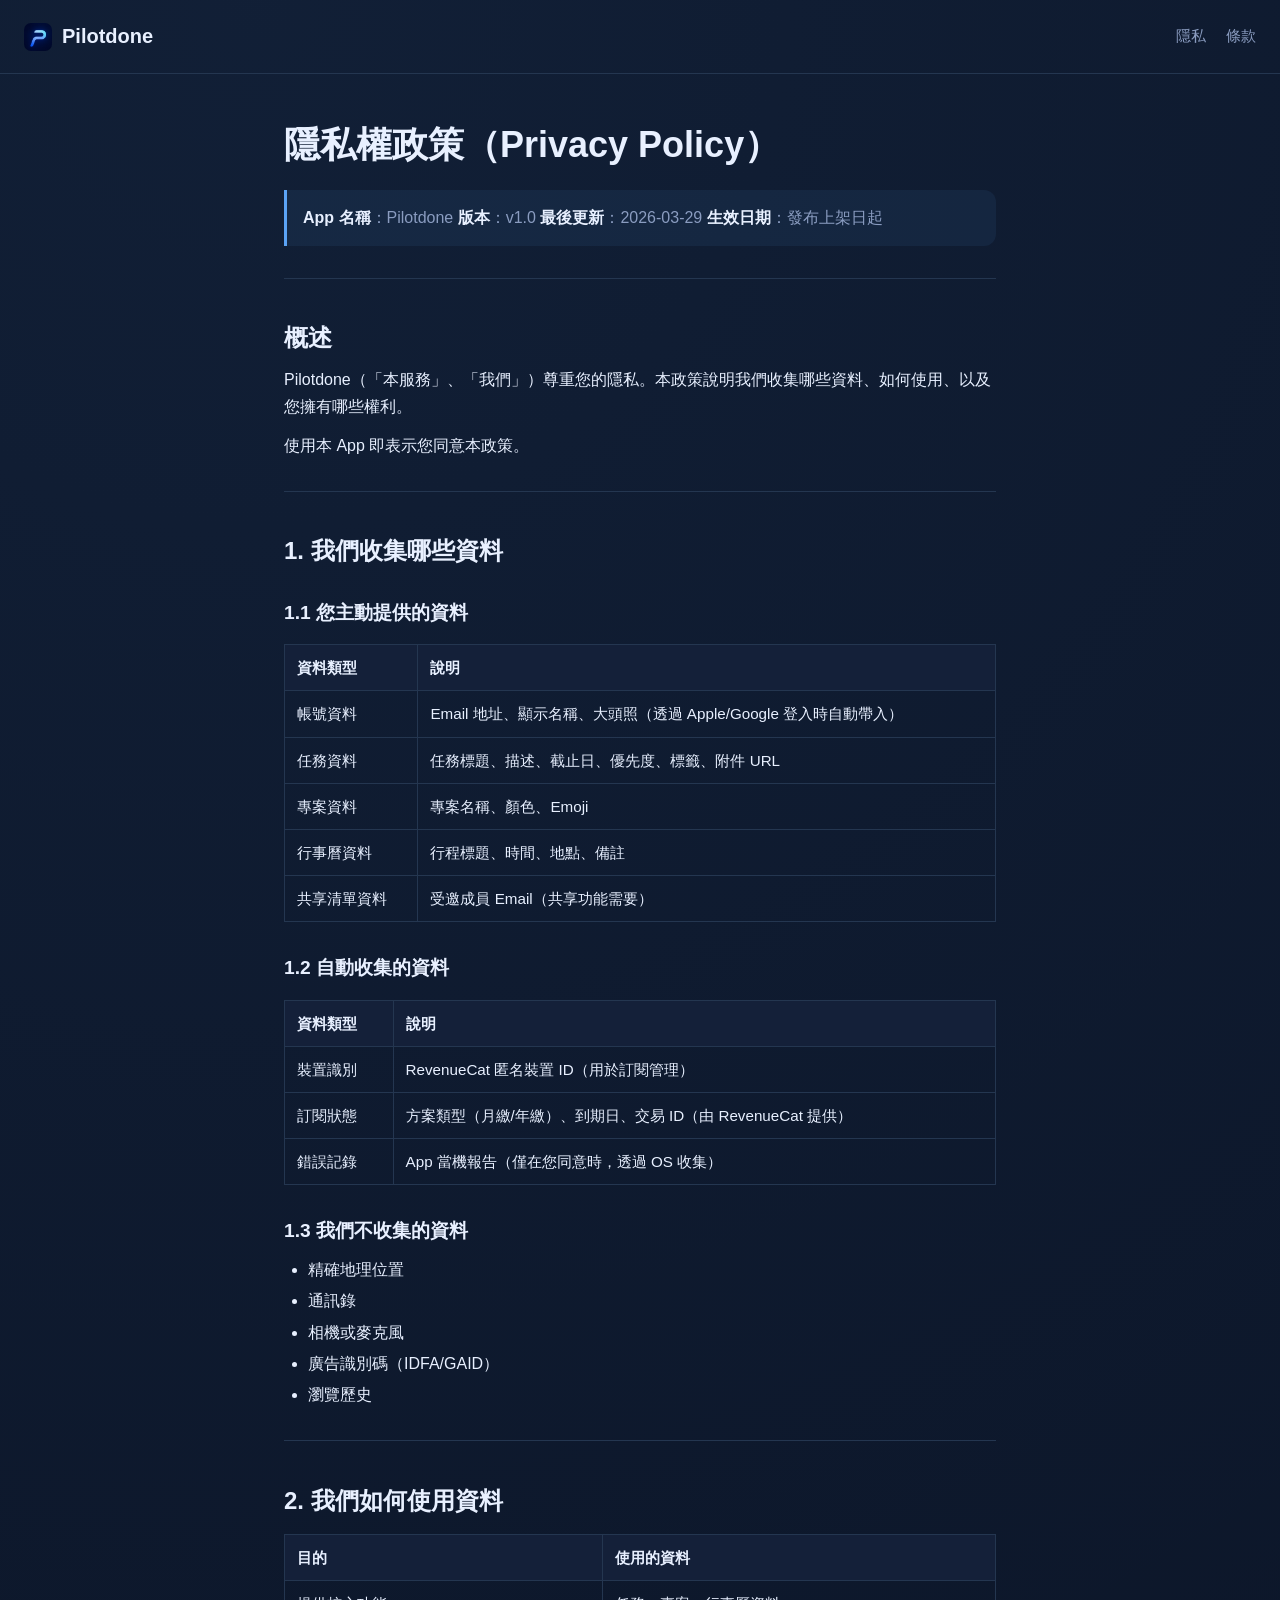
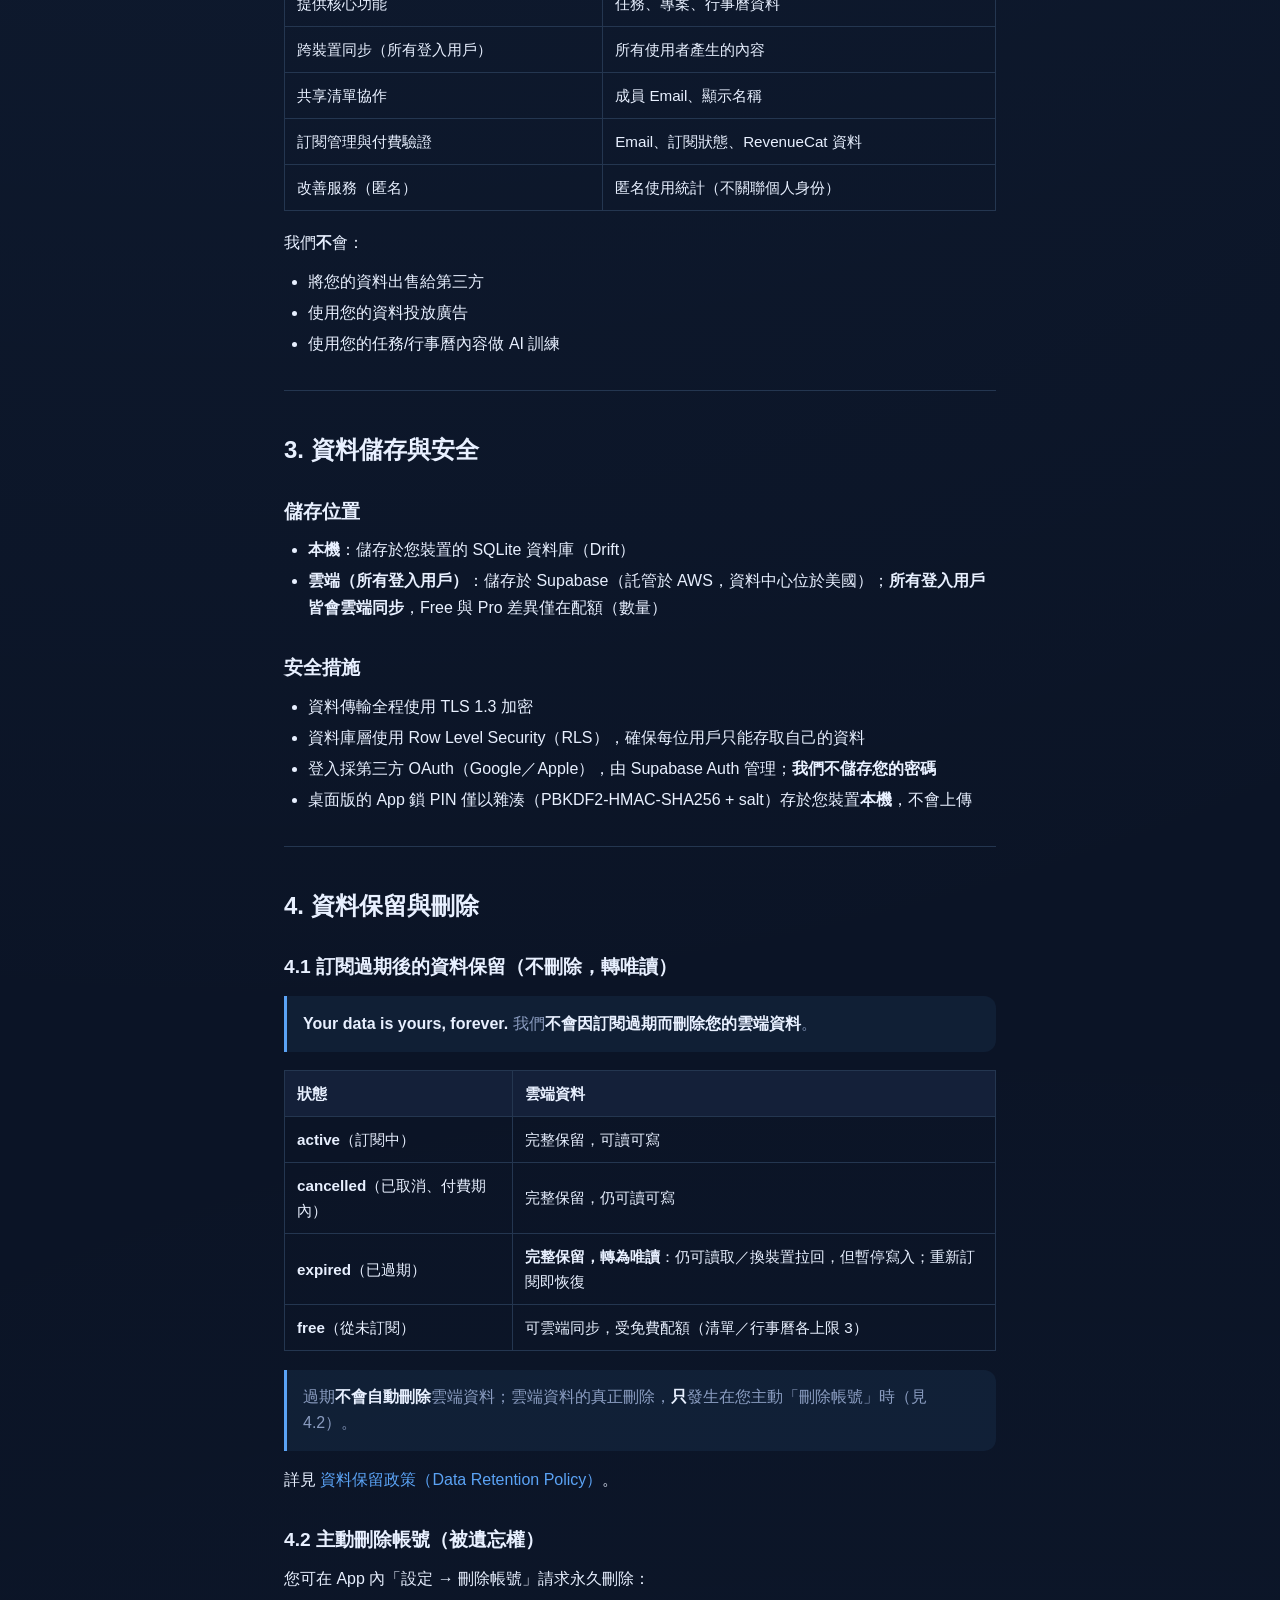
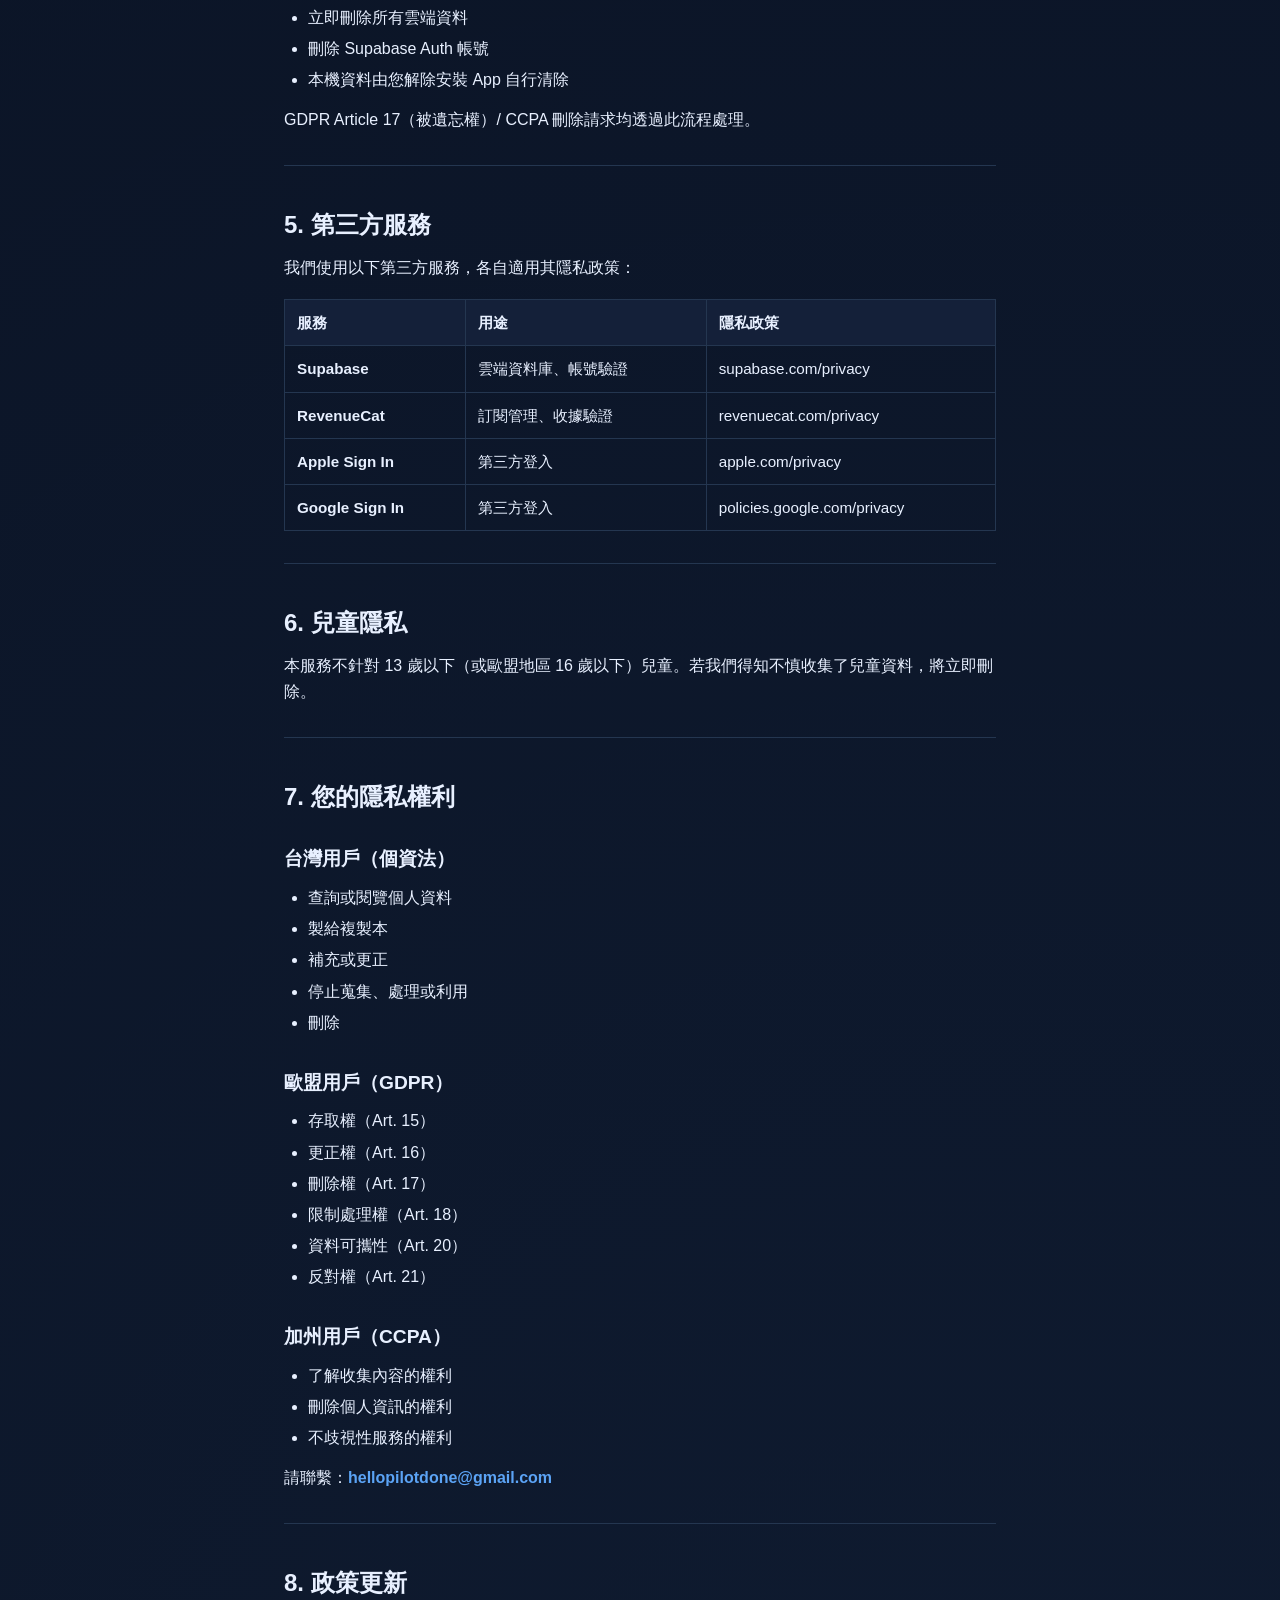
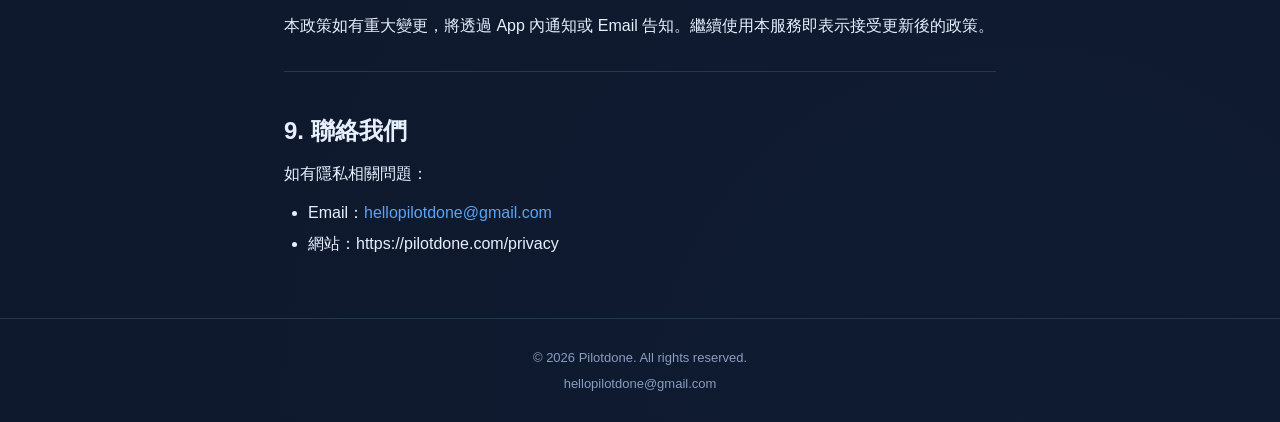
==== commit d8975c24: "deploy: 由 Pilotdone docs 重新產生官網 (run #2)" ====
--- a/privacy/index.html
+++ b/privacy/index.html
@@ -25,7 +25,7 @@
 </head>
 <body class="legal">
   <header class="site-header">
-    <a href="/" class="brand">Pilotdone</a>
+    <a href="/" class="brand"><img src="/logo.png" alt="" class="brand-logo">Pilotdone</a>
     <nav>
       <a href="/privacy/">隱私</a>
       <a href="/terms/">條款</a>
--- a/style.css
+++ b/style.css
@@ -52,10 +52,18 @@
 }
 
 .brand {
+  display: inline-flex;
+  align-items: center;
+  gap: 10px;
   font-size: 20px;
   font-weight: 700;
   color: var(--text);
   border-bottom: none;
+}
+.brand-logo {
+  width: 28px;
+  height: 28px;
+  border-radius: 7px;
 }
 .brand:hover { color: var(--accent); }
 
